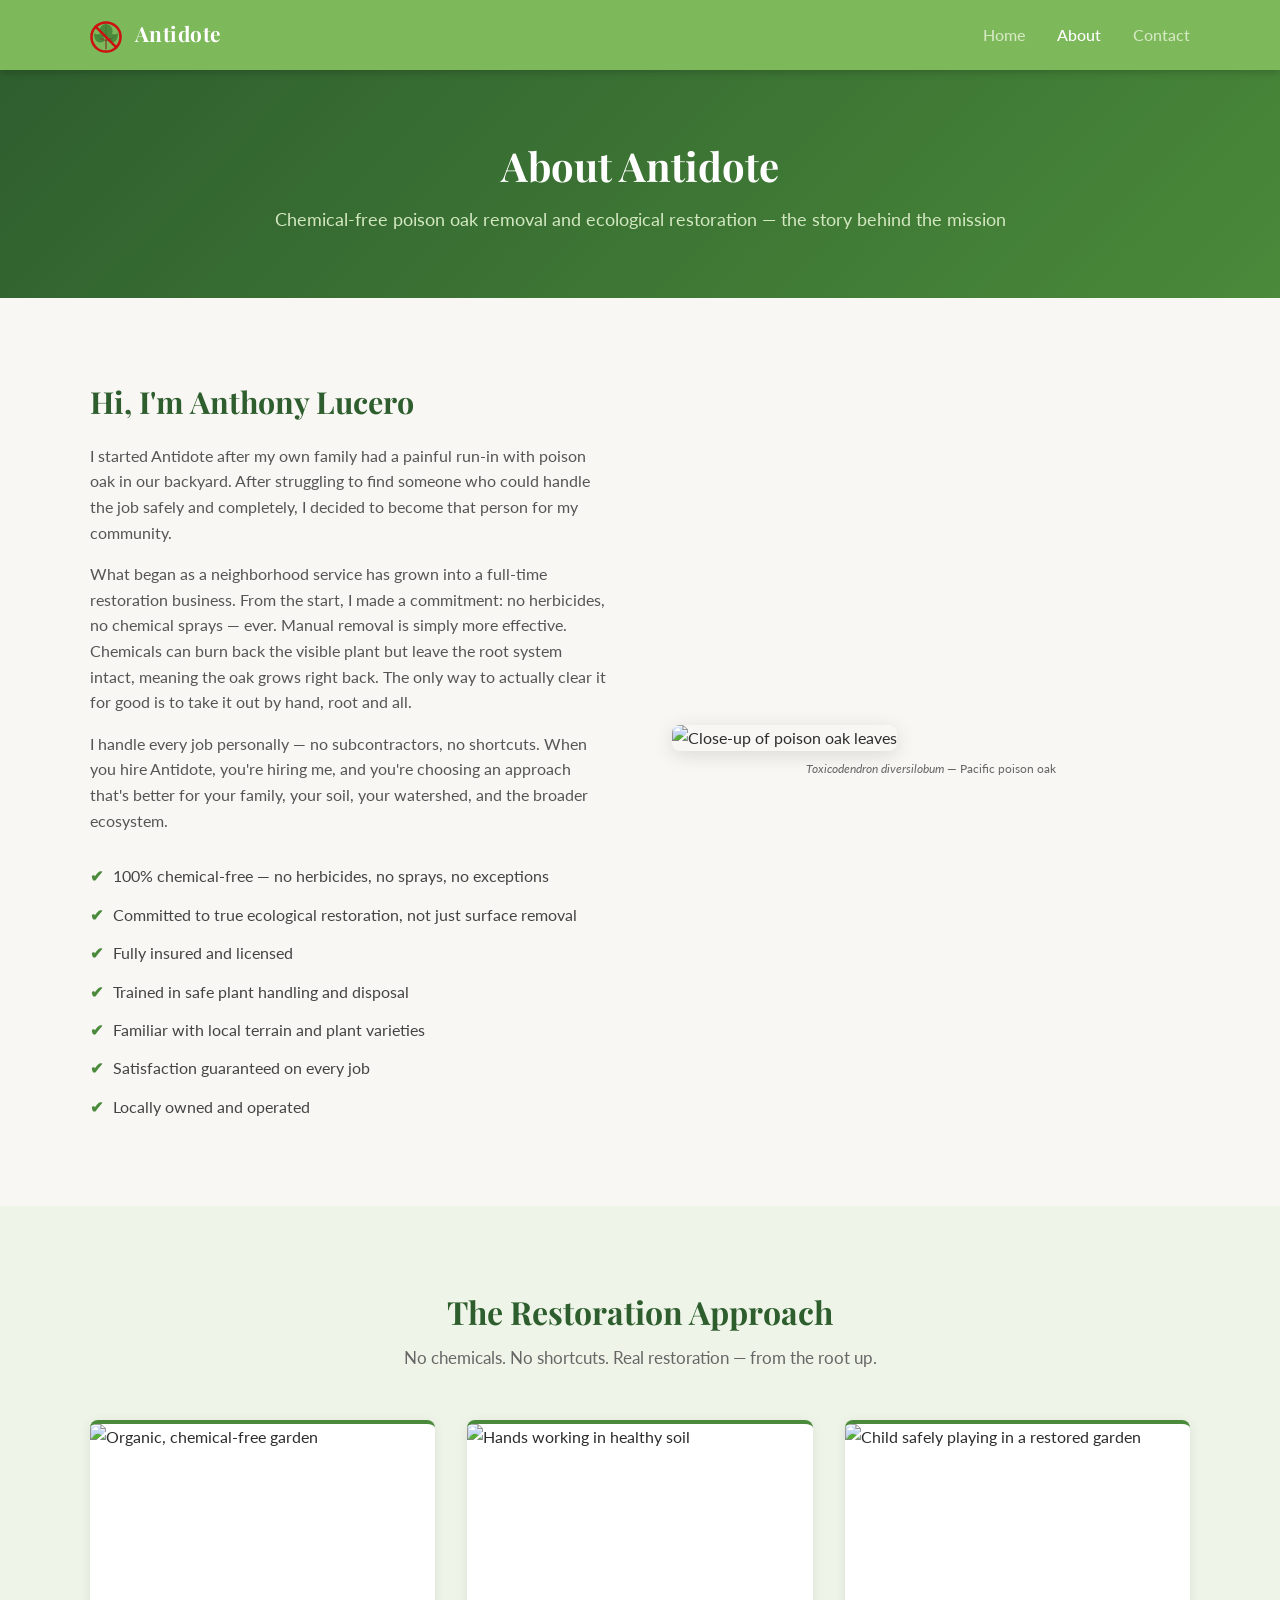
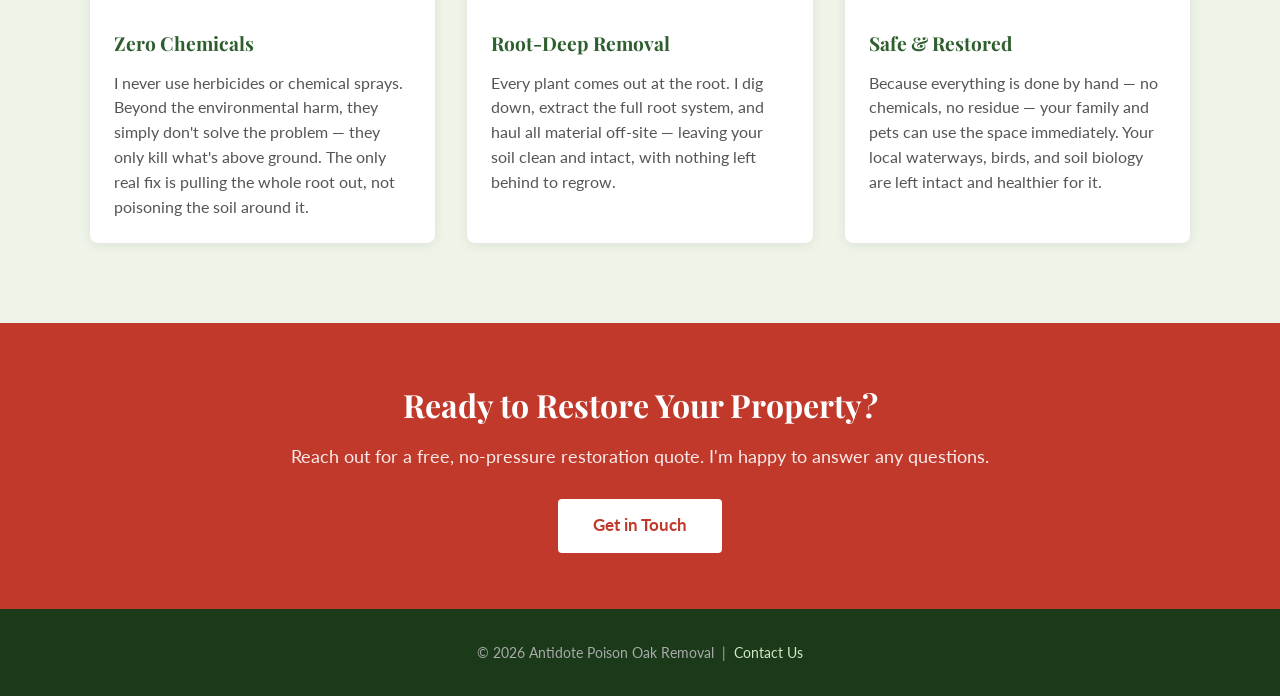
==== about.html @ bd4f9897 "Initial site" ====
<!DOCTYPE html>
<html lang="en">
<head>
  <meta charset="UTF-8" />
  <meta name="viewport" content="width=device-width, initial-scale=1.0" />
  <title>About | Antidote Poison Oak Removal & Restoration</title>
  <link rel="preconnect" href="https://fonts.googleapis.com" />
  <link rel="preconnect" href="https://fonts.gstatic.com" crossorigin />
  <link href="https://fonts.googleapis.com/css2?family=Playfair+Display:wght@700;800&family=Lato:wght@400;600;700&display=swap" rel="stylesheet" />
  <link rel="stylesheet" href="style.css" />
</head>
<body>

  <nav>
    <div class="nav-inner">
      <a href="index.html" class="logo"><img src="logo.svg" alt="Poison oak no symbol" style="width:32px;height:32px;vertical-align:middle;margin-right:8px;"> Antidote</a>
      <ul>
        <li><a href="index.html">Home</a></li>
        <li><a href="about.html" class="active">About</a></li>
        <li><a href="contact.html">Contact</a></li>
      </ul>
    </div>
  </nav>

  <div class="page-hero">
    <h1>About Antidote</h1>
    <p>Chemical-free poison oak removal and ecological restoration — the story behind the mission</p>
  </div>

  <section>
    <div class="container">
      <div class="about-section">

        <div class="about-text">
          <h2>Hi, I'm Anthony Lucero</h2>
          <p>
            I started Antidote after my own family had a painful run-in with poison oak in our backyard. After struggling to find someone who could handle the job safely and completely, I decided to become that person for my community.
          </p>
          <p>
            What began as a neighborhood service has grown into a full-time restoration business. From the start, I made a commitment: no herbicides, no chemical sprays — ever. Manual removal is simply more effective. Chemicals can burn back the visible plant but leave the root system intact, meaning the oak grows right back. The only way to actually clear it for good is to take it out by hand, root and all.
          </p>
          <p>
            I handle every job personally — no subcontractors, no shortcuts. When you hire Antidote, you're hiring me, and you're choosing an approach that's better for your family, your soil, your watershed, and the broader ecosystem.
          </p>

          <ul class="credentials">
            <li>100% chemical-free — no herbicides, no sprays, no exceptions</li>
            <li>Committed to true ecological restoration, not just surface removal</li>
            <li>Fully insured and licensed</li>
            <li>Trained in safe plant handling and disposal</li>
            <li>Familiar with local terrain and plant varieties</li>
            <li>Satisfaction guaranteed on every job</li>
            <li>Locally owned and operated</li>
          </ul>
        </div>

        <div>
          <img
            src="https://upload.wikimedia.org/wikipedia/commons/e/e3/Pacific-Poison-Oak.jpg"
            alt="Close-up of poison oak leaves"
          />
          <p style="font-size:0.78rem; color:#666; margin-top:0.5rem; text-align:center;"><em>Toxicodendron diversilobum</em> — Pacific poison oak</p>
        </div>

      </div>
    </div>
  </section>

  <section class="why-us">
    <div class="container">
      <h2 class="section-title">The Restoration Approach</h2>
      <p class="section-subtitle">No chemicals. No shortcuts. Real restoration — from the root up.</p>
      <div class="services-grid-3">

        <div class="service-card">
          <img
            src="https://images.unsplash.com/photo-1539902743451-20dfa0a92ffd?w=600&h=360&fit=crop&q=80"
            alt="Organic, chemical-free garden"
          />
          <div class="card-body">
            <h3>Zero Chemicals</h3>
            <p>I never use herbicides or chemical sprays. Beyond the environmental harm, they simply don't solve the problem — they only kill what's above ground. The only real fix is pulling the whole root out, not poisoning the soil around it.</p>
          </div>
        </div>

        <div class="service-card">
          <img
            src="https://images.unsplash.com/photo-1611843467160-25afb8df1074?w=600&h=360&fit=crop&q=80"
            alt="Hands working in healthy soil"
          />
          <div class="card-body">
            <h3>Root-Deep Removal</h3>
            <p>Every plant comes out at the root. I dig down, extract the full root system, and haul all material off-site — leaving your soil clean and intact, with nothing left behind to regrow.</p>
          </div>
        </div>

        <div class="service-card">
          <img
            src="https://images.unsplash.com/photo-1672957439740-8cc00a599dff?w=600&h=360&fit=crop&q=80"
            alt="Child safely playing in a restored garden"
          />
          <div class="card-body">
            <h3>Safe &amp; Restored</h3>
            <p>Because everything is done by hand — no chemicals, no residue — your family and pets can use the space immediately. Your local waterways, birds, and soil biology are left intact and healthier for it.</p>
          </div>
        </div>

      </div>
    </div>
  </section>

  <div class="cta-strip">
    <h2>Ready to Restore Your Property?</h2>
    <p>Reach out for a free, no-pressure restoration quote. I'm happy to answer any questions.</p>
    <a href="contact.html" class="btn-white">Get in Touch</a>
  </div>

  <footer>
    <p>&copy; 2026 Antidote Poison Oak Removal &nbsp;|&nbsp; <a href="contact.html">Contact Us</a></p>
  </footer>

</body>
</html>
---- style.css ----
* {
  margin: 0;
  padding: 0;
  box-sizing: border-box;
}

body {
  font-family: 'Lato', sans-serif;
  color: #2d2d2d;
  background: #f9f7f4;
  line-height: 1.6;
}

h1, h2, h3 {
  font-family: 'Playfair Display', serif;
  font-weight: 700;
}

/* Navigation */
nav {
  background: #7db85a;
  padding: 0 2rem;
  position: sticky;
  top: 0;
  z-index: 100;
  box-shadow: 0 2px 8px rgba(0,0,0,0.2);
}

nav .nav-inner {
  max-width: 1100px;
  margin: 0 auto;
  display: flex;
  align-items: center;
  justify-content: space-between;
  height: 70px;
}

nav .logo {
  color: #fff;
  font-size: 1.3rem;
  font-weight: 700;
  font-family: 'Playfair Display', serif;
  text-decoration: none;
  letter-spacing: 0.5px;
}

nav ul {
  list-style: none;
  display: flex;
  gap: 2rem;
}

nav ul a {
  color: #d4e8c2;
  text-decoration: none;
  font-size: 1rem;
  font-weight: 500;
  transition: color 0.2s;
}

nav ul a:hover,
nav ul a.active {
  color: #fff;
}

/* Homepage-only nav: centered, taller, larger logo */
nav.nav-home {
  padding: 0 2rem;
}

nav.nav-home .nav-inner-home {
  flex-direction: column;
  justify-content: center;
  align-items: center;
  height: auto;
  padding: 1.2rem 0 1rem;
  gap: 0.75rem;
}

nav.nav-home .logo-home {
  font-size: 3.4rem;
  letter-spacing: 2px;
}

/* Hero */
.hero {
  background: linear-gradient(135deg, #2e5e2e 0%, #4a8a3a 60%, #6aab50 100%);
  color: #fff;
  text-align: center;
  padding: 6rem 2rem 4rem;
  position: relative;
}

/* Scroll indicator */
.scroll-indicator {
  display: flex;
  flex-direction: column;
  align-items: center;
  gap: 0.3rem;
  margin-top: 3rem;
  opacity: 0.75;
}

.scroll-indicator span {
  font-size: 0.8rem;
  letter-spacing: 0.12em;
  text-transform: uppercase;
  color: #c8e8b0;
}

.scroll-arrow {
  width: 28px;
  height: 28px;
  border-right: 3px solid #c8e8b0;
  border-bottom: 3px solid #c8e8b0;
  transform: rotate(45deg);
  animation: bounce-down 1.4s ease-in-out infinite;
}

@keyframes bounce-down {
  0%, 100% { transform: rotate(45deg) translateY(0); opacity: 0.75; }
  50%       { transform: rotate(45deg) translateY(8px); opacity: 1; }
}

.hero h1 {
  font-size: 3rem;
  margin-bottom: 1rem;
  text-shadow: 0 2px 6px rgba(0,0,0,0.3);
}

.hero p {
  font-size: 1.25rem;
  max-width: 600px;
  margin: 0 auto 2rem;
  color: #d4e8c2;
}

.btn {
  display: inline-block;
  background: #c0392b;
  color: #fff;
  padding: 0.85rem 2.2rem;
  border-radius: 4px;
  text-decoration: none;
  font-weight: 600;
  font-size: 1.05rem;
  transition: background 0.2s, transform 0.1s;
}

.btn:hover {
  background: #a93226;
  transform: translateY(-1px);
}

/* Warning badge */
.warning-strip {
  background: #fff3cd;
  border-left: 5px solid #e67e22;
  padding: 1rem 2rem;
  text-align: center;
  font-size: 0.95rem;
  color: #7d4e00;
}

/* Sections */
section {
  padding: 5rem 2rem;
}

.container {
  max-width: 1100px;
  margin: 0 auto;
}

.section-title {
  text-align: center;
  font-size: 2rem;
  color: #2e5e2e;
  margin-bottom: 0.5rem;
}

.section-subtitle {
  text-align: center;
  color: #666;
  margin-bottom: 3rem;
  font-size: 1.05rem;
}

/* Services grid */
.services-grid {
  display: grid;
  grid-template-columns: repeat(auto-fit, minmax(280px, 1fr));
  gap: 2rem;
  margin-top: 1rem;
}

/* Homepage services — always 3 columns */
.services-grid-3 {
  display: grid;
  grid-template-columns: repeat(3, 1fr);
  gap: 2rem;
  margin-top: 1rem;
}

.service-card {
  background: #fff;
  border-radius: 8px;
  overflow: hidden;
  box-shadow: 0 2px 12px rgba(0,0,0,0.08);
  border-top: 4px solid #4a8a3a;
}

.service-card img {
  width: 100%;
  height: 180px;
  object-fit: cover;
  display: block;
}

.service-card .card-body {
  padding: 1.5rem;
}

.service-card .icon {
  font-size: 2.5rem;
  margin-bottom: 1rem;
}

@media (max-width: 768px) {
  .services-grid-3 {
    grid-template-columns: 1fr;
  }
}

.service-card h3 {
  color: #2e5e2e;
  margin-bottom: 0.75rem;
  font-size: 1.2rem;
}

.service-card p {
  color: #555;
  font-size: 0.97rem;
}

/* Why us */
.why-us {
  background: #eef5e8;
}

.why-grid {
  display: grid;
  grid-template-columns: repeat(auto-fit, minmax(220px, 1fr));
  gap: 1.5rem;
}

.why-item {
  text-align: center;
  padding: 1.5rem;
}

.why-item .num {
  font-size: 2.5rem;
  font-weight: 800;
  color: #4a8a3a;
}

.why-item p {
  color: #444;
  margin-top: 0.4rem;
}

/* CTA strip */
.cta-strip {
  background: #c0392b;
  color: #fff;
  text-align: center;
  padding: 3.5rem 2rem;
}

.cta-strip h2 {
  font-size: 2rem;
  margin-bottom: 0.75rem;
}

.cta-strip p {
  margin-bottom: 1.75rem;
  font-size: 1.1rem;
  opacity: 0.9;
}

.btn-white {
  display: inline-block;
  background: #fff;
  color: #c0392b;
  padding: 0.85rem 2.2rem;
  border-radius: 4px;
  text-decoration: none;
  font-weight: 700;
  font-size: 1.05rem;
  transition: background 0.2s;
}

.btn-white:hover {
  background: #fdecea;
}

/* About page */
.about-section {
  display: grid;
  grid-template-columns: 1fr 1fr;
  gap: 4rem;
  align-items: center;
}

.about-section img {
  width: 100%;
  border-radius: 8px;
  box-shadow: 0 4px 20px rgba(0,0,0,0.12);
}

.about-text h2 {
  color: #2e5e2e;
  font-size: 1.9rem;
  margin-bottom: 1rem;
}

.about-text p {
  color: #555;
  margin-bottom: 1rem;
}

.credentials {
  list-style: none;
  margin-top: 1.5rem;
}

.credentials li {
  padding: 0.4rem 0;
  color: #444;
  display: flex;
  align-items: center;
  gap: 0.6rem;
}

.credentials li::before {
  content: "✔";
  color: #4a8a3a;
  font-weight: 700;
}

/* Contact page */
.contact-grid {
  display: grid;
  grid-template-columns: 1fr 1.4fr;
  gap: 4rem;
  align-items: start;
}

.contact-info h2 {
  color: #2e5e2e;
  font-size: 1.7rem;
  margin-bottom: 1rem;
}

.contact-info p {
  color: #555;
  margin-bottom: 1.5rem;
}

.contact-detail {
  display: flex;
  align-items: flex-start;
  gap: 0.8rem;
  margin-bottom: 1rem;
  color: #444;
}

.contact-detail .label {
  font-weight: 600;
  color: #2e5e2e;
  min-width: 70px;
}

/* Contact form */
.contact-form {
  background: #fff;
  border-radius: 8px;
  padding: 2.5rem;
  box-shadow: 0 2px 16px rgba(0,0,0,0.1);
}

.contact-form h3 {
  color: #2e5e2e;
  font-size: 1.4rem;
  margin-bottom: 1.5rem;
}

.form-group {
  margin-bottom: 1.25rem;
}

.form-group label {
  display: block;
  font-weight: 600;
  margin-bottom: 0.4rem;
  color: #333;
  font-size: 0.95rem;
}

.form-group input,
.form-group select,
.form-group textarea {
  width: 100%;
  padding: 0.75rem 1rem;
  border: 1.5px solid #ddd;
  border-radius: 4px;
  font-size: 1rem;
  font-family: inherit;
  transition: border-color 0.2s;
  background: #fafafa;
}

.form-group input:focus,
.form-group select:focus,
.form-group textarea:focus {
  outline: none;
  border-color: #4a8a3a;
  background: #fff;
}

.form-group textarea {
  height: 130px;
  resize: vertical;
}

.btn-submit {
  width: 100%;
  background: #2e5e2e;
  color: #fff;
  border: none;
  padding: 0.9rem;
  border-radius: 4px;
  font-size: 1.05rem;
  font-weight: 600;
  cursor: pointer;
  transition: background 0.2s;
  font-family: inherit;
}

.btn-submit:hover {
  background: #1e4020;
}

/* Page hero (inner pages) */
.page-hero {
  background: linear-gradient(135deg, #2e5e2e, #4a8a3a);
  color: #fff;
  text-align: center;
  padding: 4rem 2rem;
}

.page-hero h1 {
  font-size: 2.5rem;
  margin-bottom: 0.5rem;
}

.page-hero p {
  color: #d4e8c2;
  font-size: 1.1rem;
}

/* Footer */
footer {
  background: #1a3a1a;
  color: #aaa;
  text-align: center;
  padding: 2rem;
  font-size: 0.9rem;
}

footer a {
  color: #d4e8c2;
  text-decoration: none;
}

/* Responsive */
@media (max-width: 768px) {
  .hero h1 { font-size: 2.1rem; }
  .about-section,
  .contact-grid { grid-template-columns: 1fr; }
  nav ul { gap: 1rem; }
  .nav-inner { flex-direction: column; height: auto; padding: 1rem 0; gap: 0.5rem; }
}
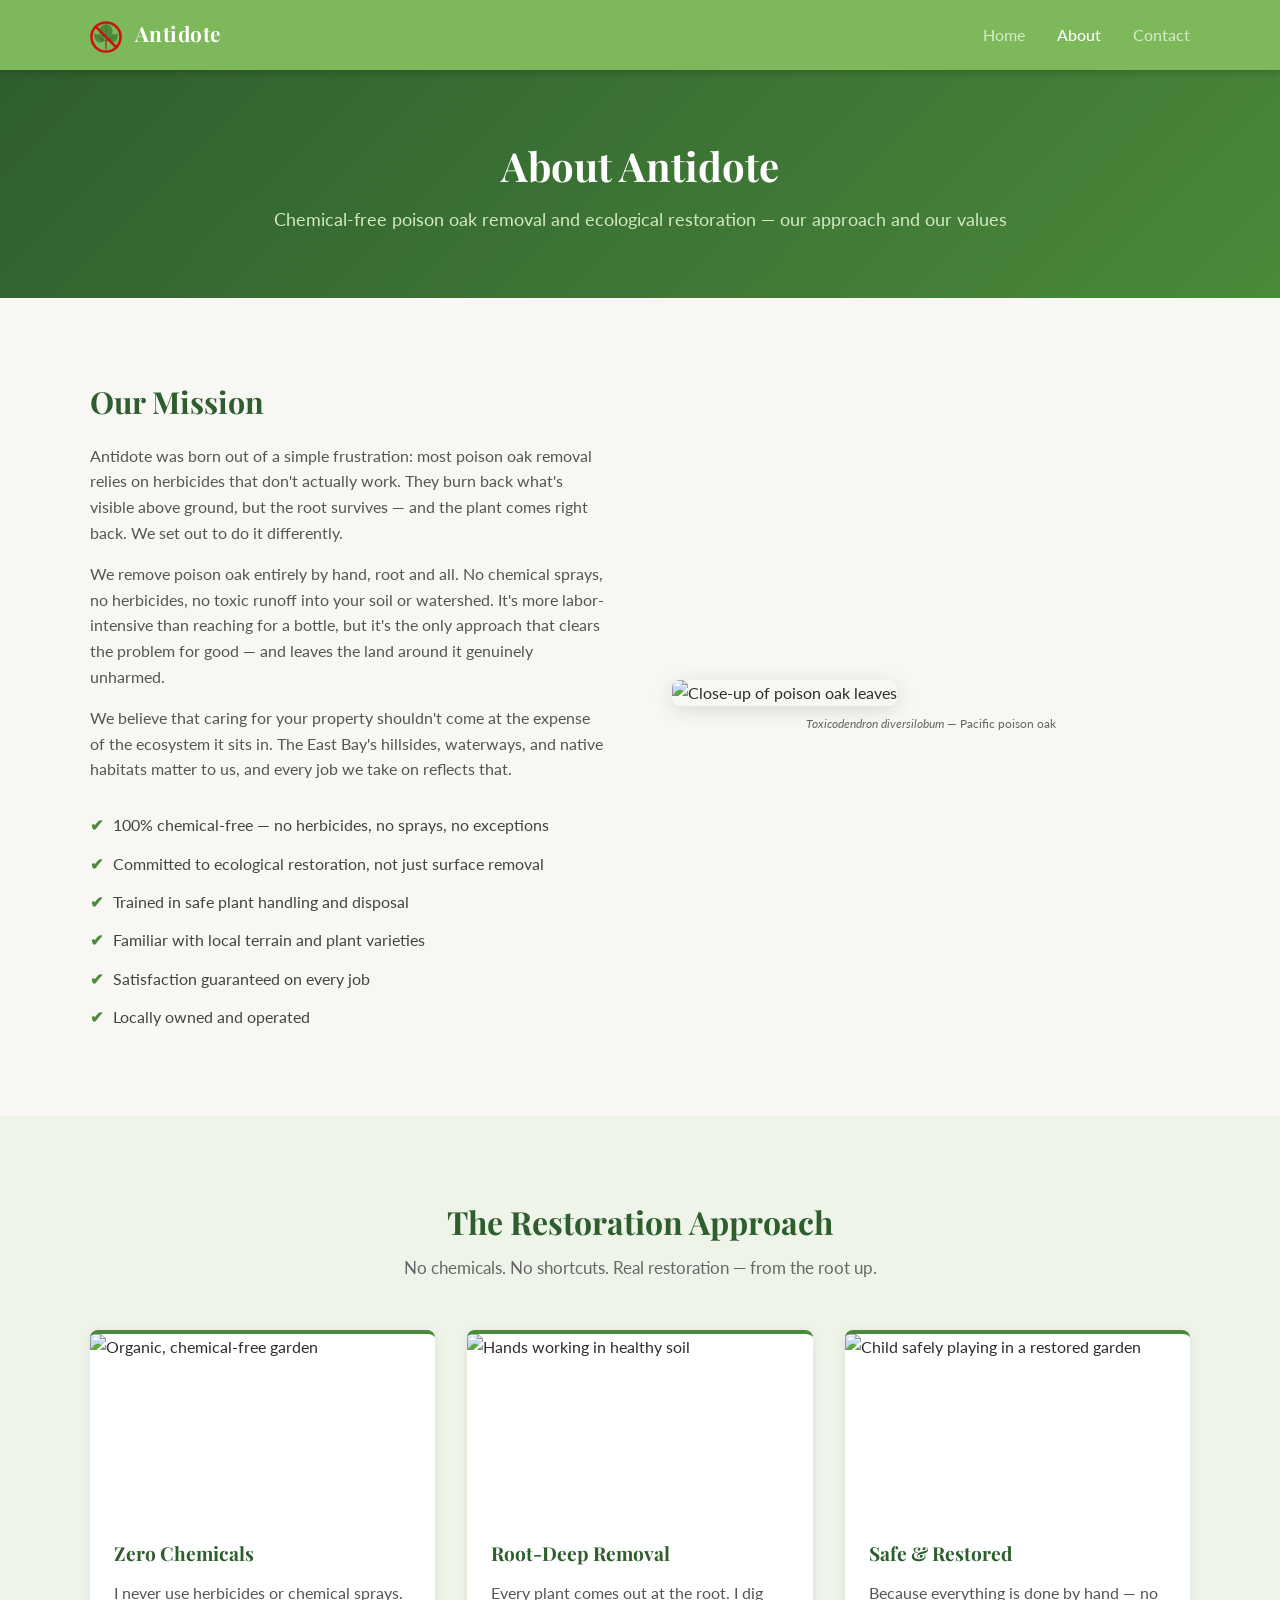
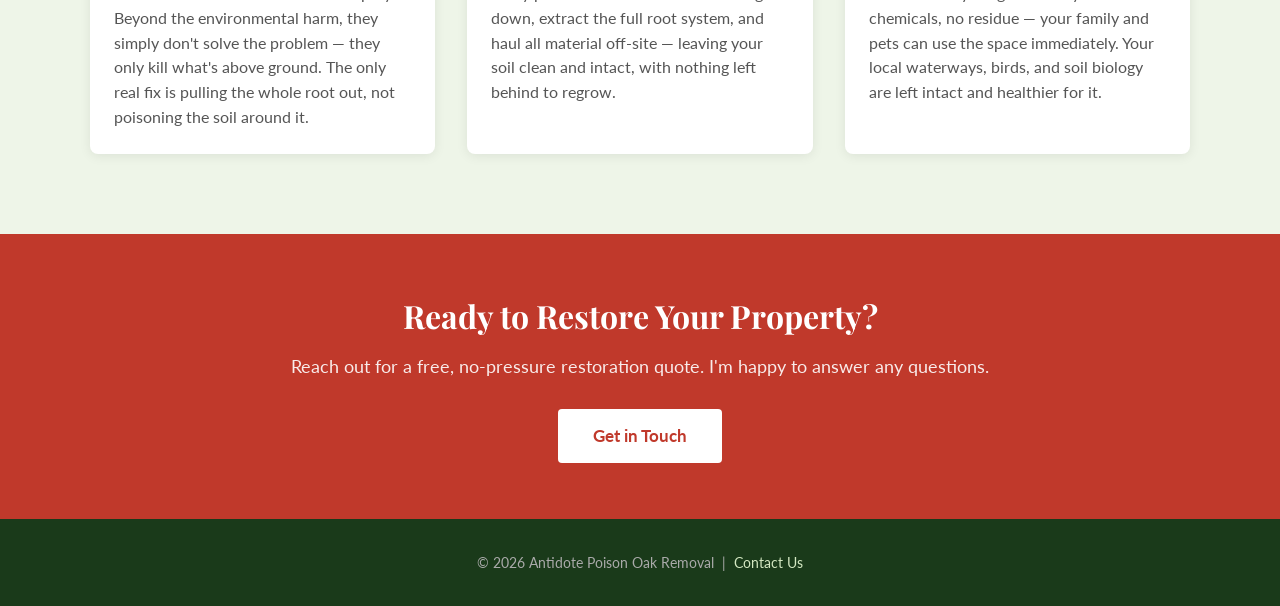
==== commit 8dcb79f6: "Site Update" ====
--- a/about.html
+++ b/about.html
@@ -24,7 +24,7 @@
 
   <div class="page-hero">
     <h1>About Antidote</h1>
-    <p>Chemical-free poison oak removal and ecological restoration — the story behind the mission</p>
+    <p>Chemical-free poison oak removal and ecological restoration — our approach and our values</p>
   </div>
 
   <section>
@@ -32,21 +32,20 @@
       <div class="about-section">
 
         <div class="about-text">
-          <h2>Hi, I'm Anthony Lucero</h2>
+          <h2>Our Mission</h2>
           <p>
-            I started Antidote after my own family had a painful run-in with poison oak in our backyard. After struggling to find someone who could handle the job safely and completely, I decided to become that person for my community.
+            Antidote was born out of a simple frustration: most poison oak removal relies on herbicides that don't actually work. They burn back what's visible above ground, but the root survives — and the plant comes right back. We set out to do it differently.
           </p>
           <p>
-            What began as a neighborhood service has grown into a full-time restoration business. From the start, I made a commitment: no herbicides, no chemical sprays — ever. Manual removal is simply more effective. Chemicals can burn back the visible plant but leave the root system intact, meaning the oak grows right back. The only way to actually clear it for good is to take it out by hand, root and all.
+            We remove poison oak entirely by hand, root and all. No chemical sprays, no herbicides, no toxic runoff into your soil or watershed. It's more labor-intensive than reaching for a bottle, but it's the only approach that clears the problem for good — and leaves the land around it genuinely unharmed.
           </p>
           <p>
-            I handle every job personally — no subcontractors, no shortcuts. When you hire Antidote, you're hiring me, and you're choosing an approach that's better for your family, your soil, your watershed, and the broader ecosystem.
+            We believe that caring for your property shouldn't come at the expense of the ecosystem it sits in. The East Bay's hillsides, waterways, and native habitats matter to us, and every job we take on reflects that.
           </p>
 
           <ul class="credentials">
             <li>100% chemical-free — no herbicides, no sprays, no exceptions</li>
-            <li>Committed to true ecological restoration, not just surface removal</li>
-            <li>Fully insured and licensed</li>
+            <li>Committed to ecological restoration, not just surface removal</li>
             <li>Trained in safe plant handling and disposal</li>
             <li>Familiar with local terrain and plant varieties</li>
             <li>Satisfaction guaranteed on every job</li>
--- a/style.css
+++ b/style.css
@@ -489,6 +489,32 @@
   .hero h1 { font-size: 2.1rem; }
   .about-section,
   .contact-grid { grid-template-columns: 1fr; }
-  nav ul { gap: 1rem; }
-  .nav-inner { flex-direction: column; height: auto; padding: 1rem 0; gap: 0.5rem; }
-}
+
+  /* Nav: stack logo above links, all within the green bar */
+  nav .nav-inner {
+    flex-direction: column;
+    height: auto;
+    padding: 0.75rem 1rem 1rem;
+    gap: 0.5rem;
+    align-items: center;
+  }
+
+  nav .logo {
+    font-size: 1.1rem;
+  }
+
+  nav .logo img {
+    width: 22px !important;
+    height: 22px !important;
+    margin-right: 6px !important;
+  }
+
+  nav ul {
+    gap: 1.8rem;
+    justify-content: center;
+  }
+
+  nav ul a {
+    font-size: 0.95rem;
+  }
+}
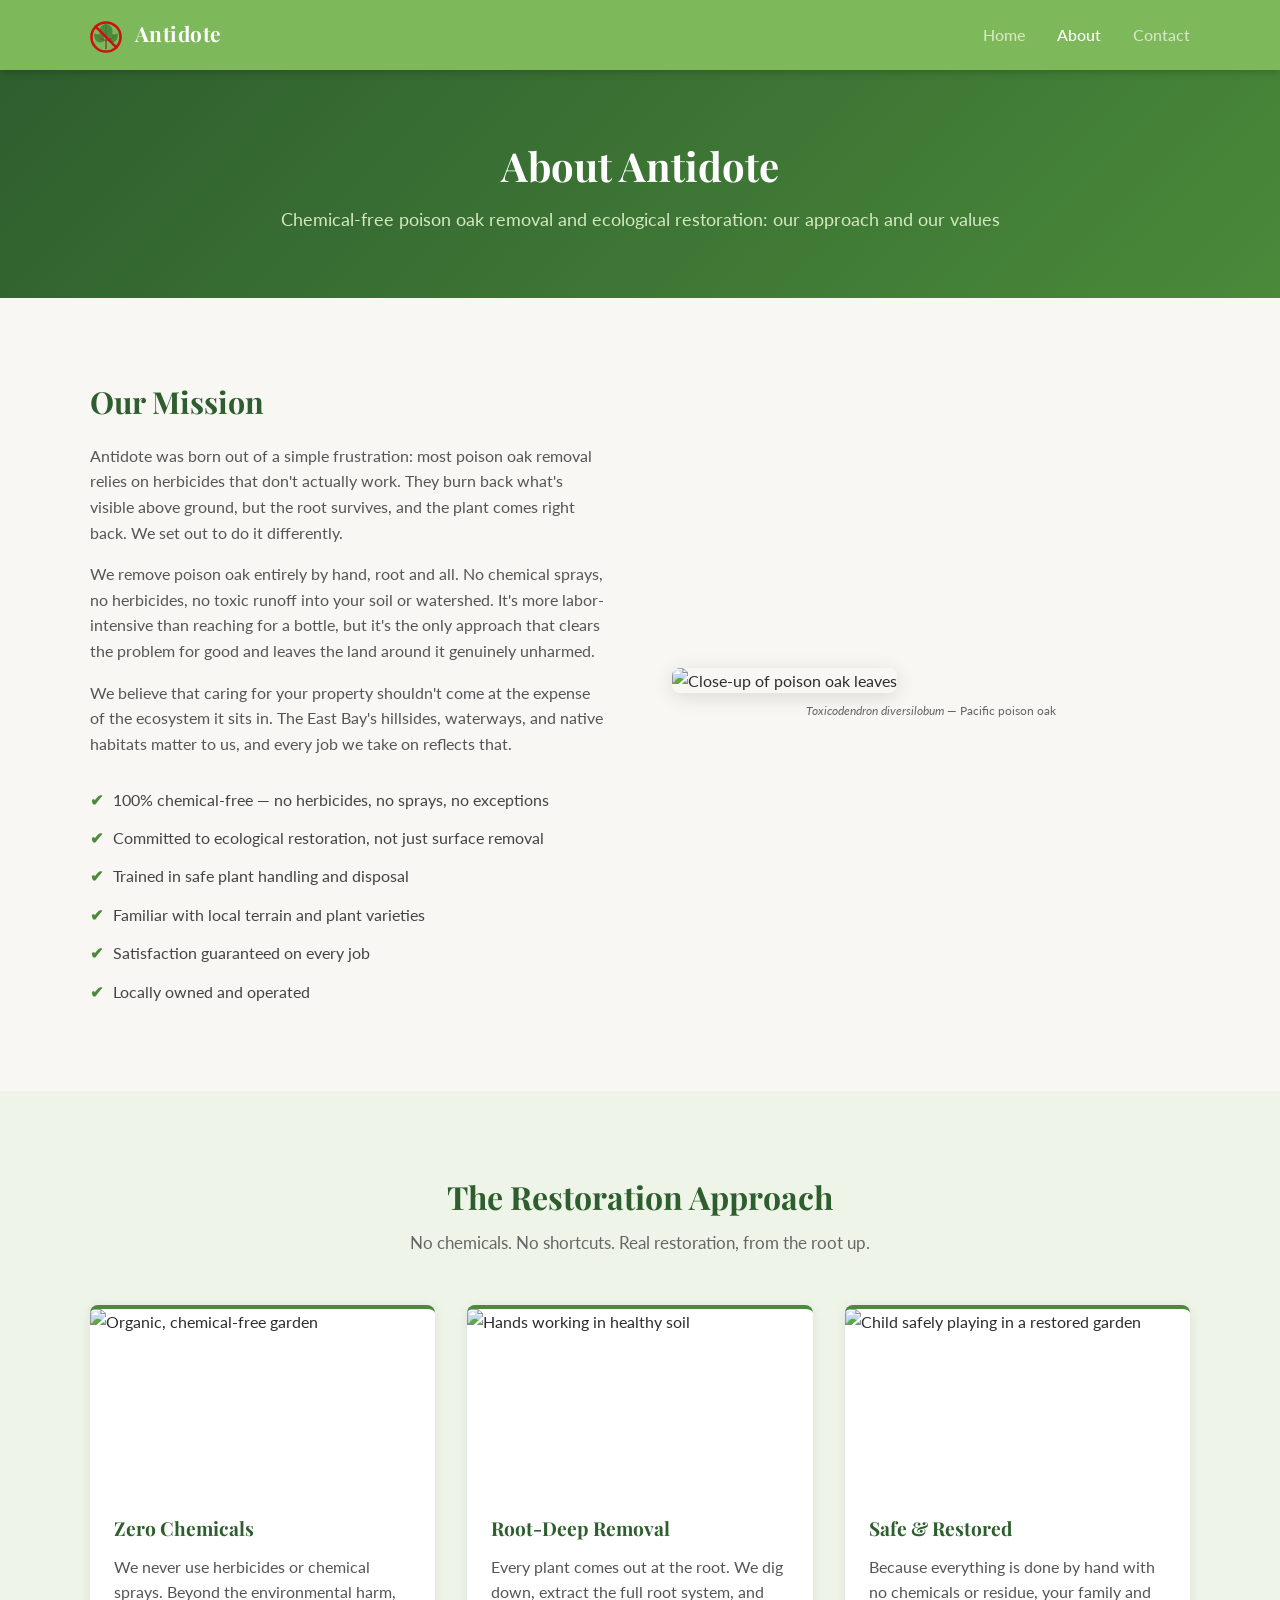
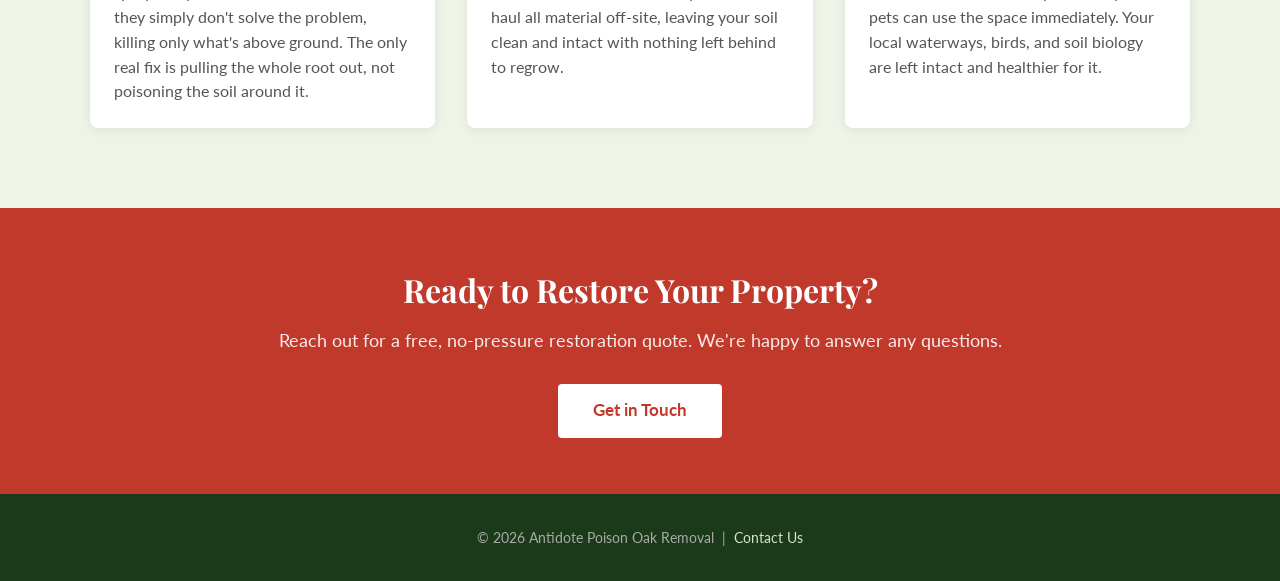
==== commit 876359e2: "Remove em dashes, replace I with we, green hero background" ====
--- a/about.html
+++ b/about.html
@@ -24,7 +24,7 @@
 
   <div class="page-hero">
     <h1>About Antidote</h1>
-    <p>Chemical-free poison oak removal and ecological restoration — our approach and our values</p>
+    <p>Chemical-free poison oak removal and ecological restoration: our approach and our values</p>
   </div>
 
   <section>
@@ -34,10 +34,10 @@
         <div class="about-text">
           <h2>Our Mission</h2>
           <p>
-            Antidote was born out of a simple frustration: most poison oak removal relies on herbicides that don't actually work. They burn back what's visible above ground, but the root survives — and the plant comes right back. We set out to do it differently.
+            Antidote was born out of a simple frustration: most poison oak removal relies on herbicides that don't actually work. They burn back what's visible above ground, but the root survives, and the plant comes right back. We set out to do it differently.
           </p>
           <p>
-            We remove poison oak entirely by hand, root and all. No chemical sprays, no herbicides, no toxic runoff into your soil or watershed. It's more labor-intensive than reaching for a bottle, but it's the only approach that clears the problem for good — and leaves the land around it genuinely unharmed.
+            We remove poison oak entirely by hand, root and all. No chemical sprays, no herbicides, no toxic runoff into your soil or watershed. It's more labor-intensive than reaching for a bottle, but it's the only approach that clears the problem for good and leaves the land around it genuinely unharmed.
           </p>
           <p>
             We believe that caring for your property shouldn't come at the expense of the ecosystem it sits in. The East Bay's hillsides, waterways, and native habitats matter to us, and every job we take on reflects that.
@@ -68,7 +68,7 @@
   <section class="why-us">
     <div class="container">
       <h2 class="section-title">The Restoration Approach</h2>
-      <p class="section-subtitle">No chemicals. No shortcuts. Real restoration — from the root up.</p>
+      <p class="section-subtitle">No chemicals. No shortcuts. Real restoration, from the root up.</p>
       <div class="services-grid-3">
 
         <div class="service-card">
@@ -78,7 +78,7 @@
           />
           <div class="card-body">
             <h3>Zero Chemicals</h3>
-            <p>I never use herbicides or chemical sprays. Beyond the environmental harm, they simply don't solve the problem — they only kill what's above ground. The only real fix is pulling the whole root out, not poisoning the soil around it.</p>
+            <p>We never use herbicides or chemical sprays. Beyond the environmental harm, they simply don't solve the problem, killing only what's above ground. The only real fix is pulling the whole root out, not poisoning the soil around it.</p>
           </div>
         </div>
 
@@ -89,7 +89,7 @@
           />
           <div class="card-body">
             <h3>Root-Deep Removal</h3>
-            <p>Every plant comes out at the root. I dig down, extract the full root system, and haul all material off-site — leaving your soil clean and intact, with nothing left behind to regrow.</p>
+            <p>Every plant comes out at the root. We dig down, extract the full root system, and haul all material off-site, leaving your soil clean and intact with nothing left behind to regrow.</p>
           </div>
         </div>
 
@@ -100,7 +100,7 @@
           />
           <div class="card-body">
             <h3>Safe &amp; Restored</h3>
-            <p>Because everything is done by hand — no chemicals, no residue — your family and pets can use the space immediately. Your local waterways, birds, and soil biology are left intact and healthier for it.</p>
+            <p>Because everything is done by hand with no chemicals or residue, your family and pets can use the space immediately. Your local waterways, birds, and soil biology are left intact and healthier for it.</p>
           </div>
         </div>
 
@@ -110,7 +110,7 @@
 
   <div class="cta-strip">
     <h2>Ready to Restore Your Property?</h2>
-    <p>Reach out for a free, no-pressure restoration quote. I'm happy to answer any questions.</p>
+    <p>Reach out for a free, no-pressure restoration quote. We're happy to answer any questions.</p>
     <a href="contact.html" class="btn-white">Get in Touch</a>
   </div>
 
--- a/style.css
+++ b/style.css
@@ -84,7 +84,11 @@
 
 /* Hero */
 .hero {
-  background: linear-gradient(135deg, #2e5e2e 0%, #4a8a3a 60%, #6aab50 100%);
+  background:
+  linear-gradient(135deg, rgba(30, 65, 30, 0.82) 0%, rgba(58, 110, 42, 0.75) 60%, rgba(90, 150, 55, 0.70) 100%),
+  url('https://upload.wikimedia.org/wikipedia/commons/thumb/7/78/Pacific_Poison_Oak_-_Toxicodendron_diversilobum_%2842585361985%29.jpg/1920px-Pacific_Poison_Oak_-_Toxicodendron_diversilobum_%2842585361985%29.jpg');
+background-size: cover;
+background-position: center;
   color: #fff;
   text-align: center;
   padding: 6rem 2rem 4rem;
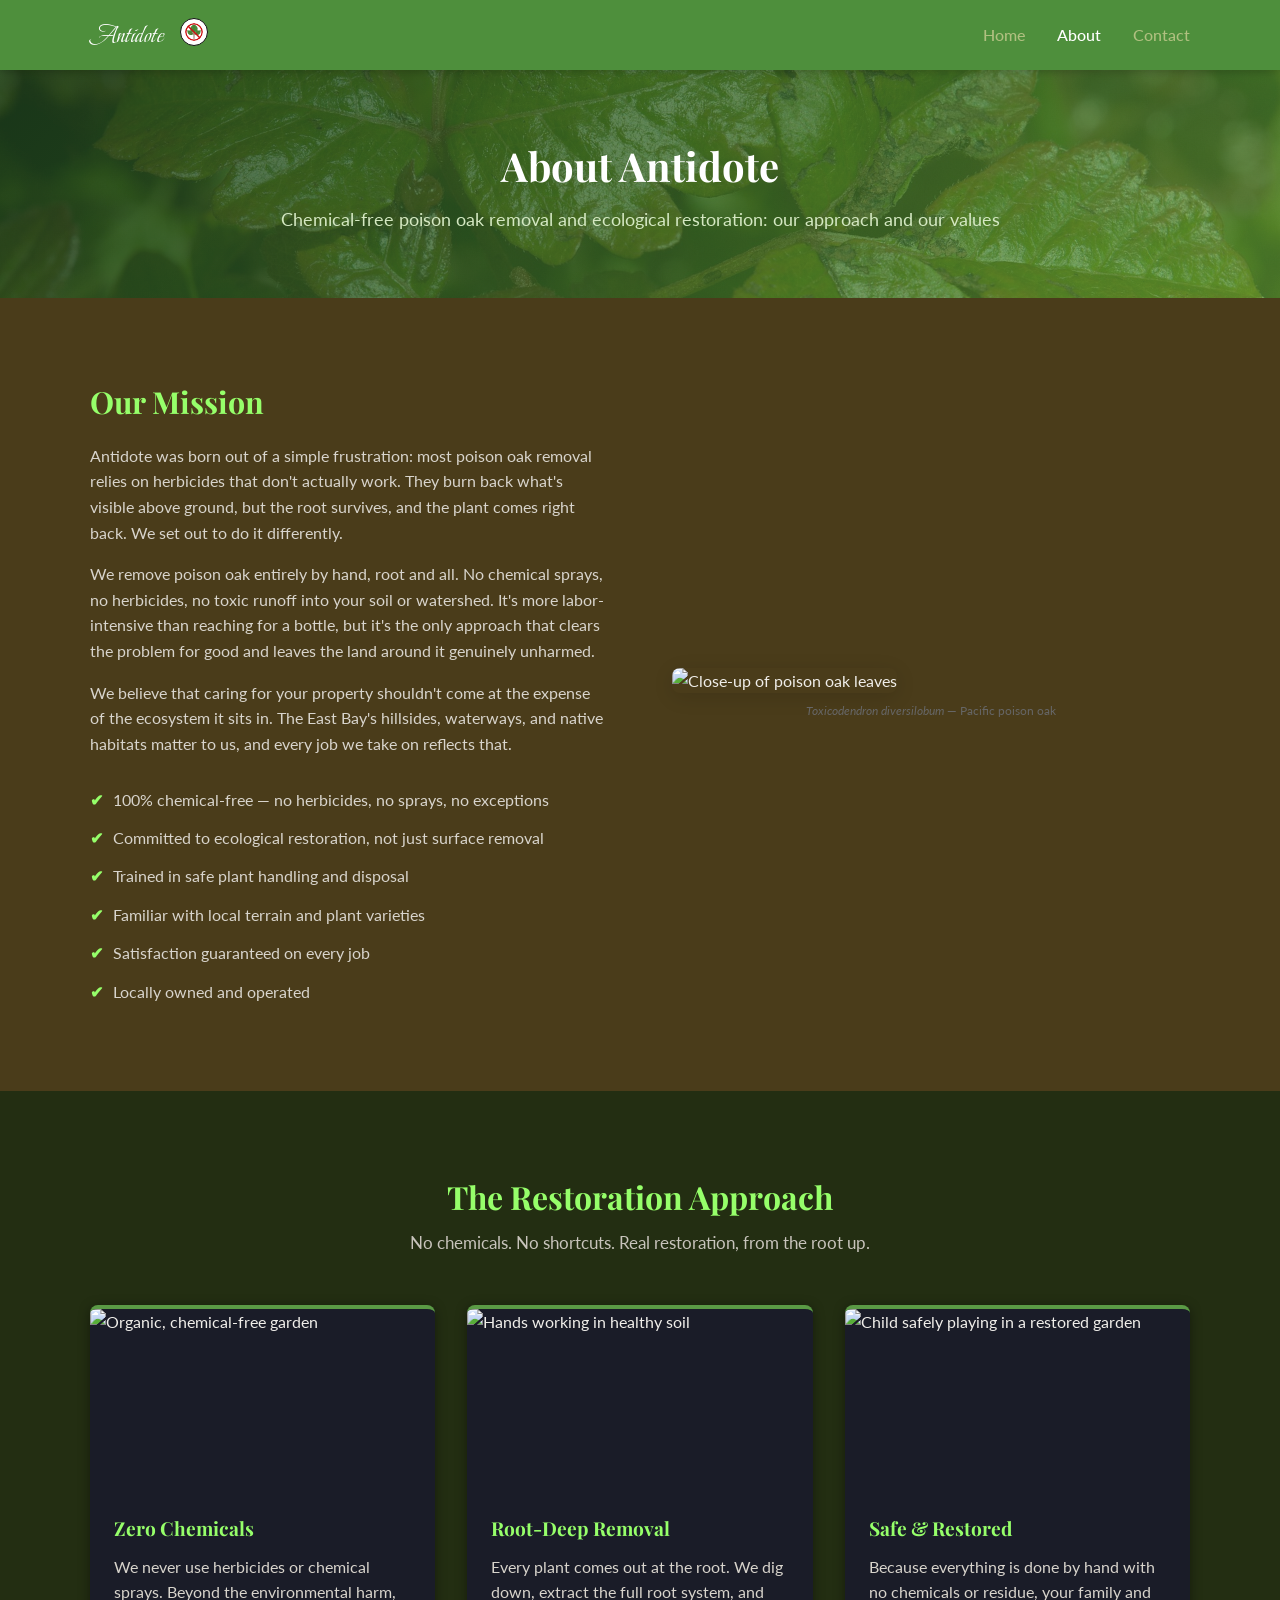
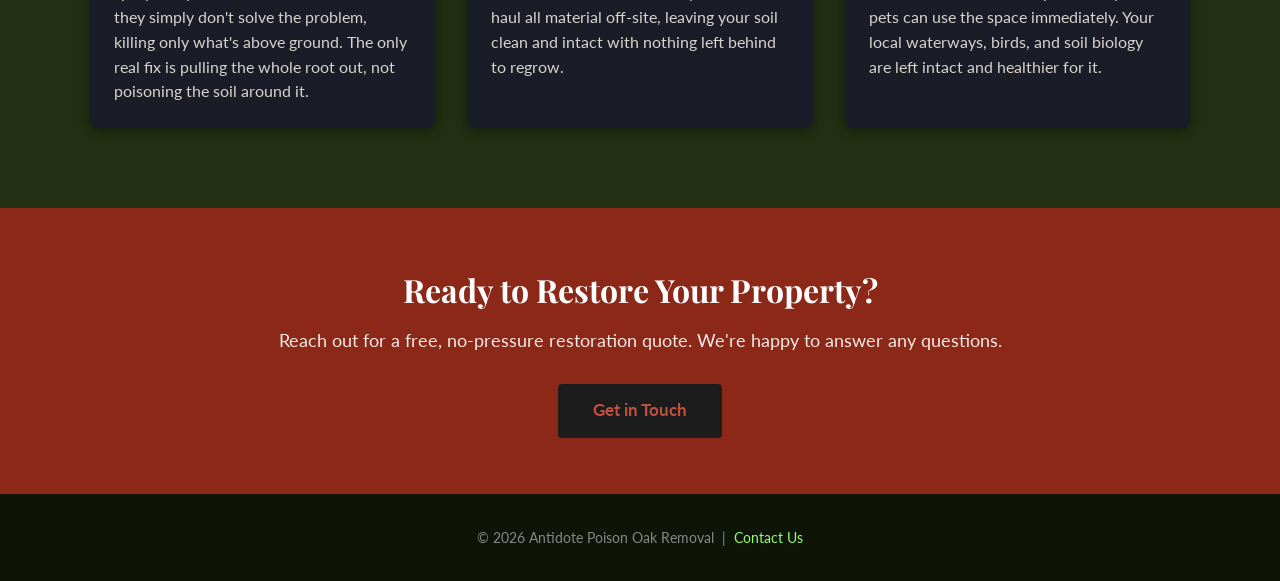
==== commit da63fd60: "Beau Rivage font, logo repositioned and resized, dark theme refinements" ====
--- a/about.html
+++ b/about.html
@@ -6,14 +6,14 @@
   <title>About | Antidote Poison Oak Removal & Restoration</title>
   <link rel="preconnect" href="https://fonts.googleapis.com" />
   <link rel="preconnect" href="https://fonts.gstatic.com" crossorigin />
-  <link href="https://fonts.googleapis.com/css2?family=Playfair+Display:wght@700;800&family=Lato:wght@400;600;700&display=swap" rel="stylesheet" />
+  <link href="https://fonts.googleapis.com/css2?family=Playfair+Display:wght@700;800&family=Lato:wght@400;600;700&family=Beau+Rivage&display=swap" rel="stylesheet" />
   <link rel="stylesheet" href="style.css" />
 </head>
 <body>
 
   <nav>
     <div class="nav-inner">
-      <a href="index.html" class="logo"><img src="logo.svg" alt="Poison oak no symbol" style="width:32px;height:32px;vertical-align:middle;margin-right:8px;"> Antidote</a>
+      <a href="index.html" class="logo">Antidote <img src="logo.svg" alt="Poison oak no symbol"></a>
       <ul>
         <li><a href="index.html">Home</a></li>
         <li><a href="about.html" class="active">About</a></li>
--- a/style.css
+++ b/style.css
@@ -6,8 +6,8 @@
 
 body {
   font-family: 'Lato', sans-serif;
-  color: #2d2d2d;
-  background: #f9f7f4;
+  color: #f0eeea;
+  background: #4a3c1a;
   line-height: 1.6;
 }
 
@@ -18,7 +18,7 @@
 
 /* Navigation */
 nav {
-  background: #7db85a;
+  background: #4e8f3c;
   padding: 0 2rem;
   position: sticky;
   top: 0;
@@ -37,11 +37,26 @@
 
 nav .logo {
   color: #fff;
-  font-size: 1.3rem;
-  font-weight: 700;
-  font-family: 'Playfair Display', serif;
+  font-size: 1.6rem;
+  font-weight: 400;
+  font-family: 'Beau Rivage', cursive;
   text-decoration: none;
   letter-spacing: 0.5px;
+}
+
+nav .logo img {
+  height: 1.1em;
+  width: auto;
+  vertical-align: text-top;
+  margin-left: 10px;
+  background: #fff;
+  border-radius: 50%;
+  padding: 4px;
+  border: 1px solid #111;
+}
+
+nav .logo-home img {
+  border-width: 1.5px;
 }
 
 nav ul {
@@ -51,7 +66,7 @@
 }
 
 nav ul a {
-  color: #d4e8c2;
+  color: #b0c080;
   text-decoration: none;
   font-size: 1rem;
   font-weight: 500;
@@ -78,15 +93,16 @@
 }
 
 nav.nav-home .logo-home {
-  font-size: 3.4rem;
+  font-size: 4.2rem;
   letter-spacing: 2px;
+  font-family: 'Beau Rivage', cursive;
 }
 
 /* Hero */
 .hero {
   background:
   linear-gradient(135deg, rgba(30, 65, 30, 0.82) 0%, rgba(58, 110, 42, 0.75) 60%, rgba(90, 150, 55, 0.70) 100%),
-  url('https://upload.wikimedia.org/wikipedia/commons/thumb/7/78/Pacific_Poison_Oak_-_Toxicodendron_diversilobum_%2842585361985%29.jpg/1920px-Pacific_Poison_Oak_-_Toxicodendron_diversilobum_%2842585361985%29.jpg');
+  url('hero.jpg');
 background-size: cover;
 background-position: center;
   color: #fff;
@@ -158,12 +174,12 @@
 
 /* Warning badge */
 .warning-strip {
-  background: #fff3cd;
-  border-left: 5px solid #e67e22;
+  background: #5a3808;
+  border-left: 5px solid #8b5a18;
   padding: 1rem 2rem;
   text-align: center;
   font-size: 0.95rem;
-  color: #7d4e00;
+  color: #d4a855;
 }
 
 /* Sections */
@@ -179,13 +195,13 @@
 .section-title {
   text-align: center;
   font-size: 2rem;
-  color: #2e5e2e;
+  color: #96ff6a;
   margin-bottom: 0.5rem;
 }
 
 .section-subtitle {
   text-align: center;
-  color: #666;
+  color: #c8c4bc;
   margin-bottom: 3rem;
   font-size: 1.05rem;
 }
@@ -207,11 +223,11 @@
 }
 
 .service-card {
-  background: #fff;
+  background: #1a1c28;
   border-radius: 8px;
   overflow: hidden;
-  box-shadow: 0 2px 12px rgba(0,0,0,0.08);
-  border-top: 4px solid #4a8a3a;
+  box-shadow: 0 2px 12px rgba(0,0,0,0.4);
+  border-top: 4px solid #5a9a45;
 }
 
 .service-card img {
@@ -237,19 +253,19 @@
 }
 
 .service-card h3 {
-  color: #2e5e2e;
+  color: #96ff6a;
   margin-bottom: 0.75rem;
   font-size: 1.2rem;
 }
 
 .service-card p {
-  color: #555;
+  color: #d8d4cc;
   font-size: 0.97rem;
 }
 
 /* Why us */
 .why-us {
-  background: #eef5e8;
+  background: #232e12;
 }
 
 .why-grid {
@@ -266,17 +282,17 @@
 .why-item .num {
   font-size: 2.5rem;
   font-weight: 800;
-  color: #4a8a3a;
+  color: #96ff6a;
 }
 
 .why-item p {
-  color: #444;
+  color: #d8d4cc;
   margin-top: 0.4rem;
 }
 
 /* CTA strip */
 .cta-strip {
-  background: #c0392b;
+  background: #8b2818;
   color: #fff;
   text-align: center;
   padding: 3.5rem 2rem;
@@ -295,8 +311,8 @@
 
 .btn-white {
   display: inline-block;
-  background: #fff;
-  color: #c0392b;
+  background: #1c1c1c;
+  color: #c05040;
   padding: 0.85rem 2.2rem;
   border-radius: 4px;
   text-decoration: none;
@@ -306,7 +322,7 @@
 }
 
 .btn-white:hover {
-  background: #fdecea;
+  background: #252525;
 }
 
 /* About page */
@@ -324,13 +340,13 @@
 }
 
 .about-text h2 {
-  color: #2e5e2e;
+  color: #96ff6a;
   font-size: 1.9rem;
   margin-bottom: 1rem;
 }
 
 .about-text p {
-  color: #555;
+  color: #d8d4cc;
   margin-bottom: 1rem;
 }
 
@@ -341,7 +357,7 @@
 
 .credentials li {
   padding: 0.4rem 0;
-  color: #444;
+  color: #d8d4cc;
   display: flex;
   align-items: center;
   gap: 0.6rem;
@@ -349,7 +365,7 @@
 
 .credentials li::before {
   content: "✔";
-  color: #4a8a3a;
+  color: #96ff6a;
   font-weight: 700;
 }
 
@@ -362,13 +378,13 @@
 }
 
 .contact-info h2 {
-  color: #2e5e2e;
+  color: #96ff6a;
   font-size: 1.7rem;
   margin-bottom: 1rem;
 }
 
 .contact-info p {
-  color: #555;
+  color: #d8d4cc;
   margin-bottom: 1.5rem;
 }
 
@@ -377,25 +393,25 @@
   align-items: flex-start;
   gap: 0.8rem;
   margin-bottom: 1rem;
-  color: #444;
+  color: #d8d4cc;
 }
 
 .contact-detail .label {
   font-weight: 600;
-  color: #2e5e2e;
+  color: #96ff6a;
   min-width: 70px;
 }
 
 /* Contact form */
 .contact-form {
-  background: #fff;
+  background: #1a1c28;
   border-radius: 8px;
   padding: 2.5rem;
-  box-shadow: 0 2px 16px rgba(0,0,0,0.1);
+  box-shadow: 0 2px 16px rgba(0,0,0,0.4);
 }
 
 .contact-form h3 {
-  color: #2e5e2e;
+  color: #96ff6a;
   font-size: 1.4rem;
   margin-bottom: 1.5rem;
 }
@@ -408,7 +424,7 @@
   display: block;
   font-weight: 600;
   margin-bottom: 0.4rem;
-  color: #333;
+  color: #f0eeea;
   font-size: 0.95rem;
 }
 
@@ -417,20 +433,21 @@
 .form-group textarea {
   width: 100%;
   padding: 0.75rem 1rem;
-  border: 1.5px solid #ddd;
+  border: 1.5px solid #2a2d3a;
   border-radius: 4px;
   font-size: 1rem;
   font-family: inherit;
   transition: border-color 0.2s;
-  background: #fafafa;
+  background: #12141e;
+  color: #f0eeea;
 }
 
 .form-group input:focus,
 .form-group select:focus,
 .form-group textarea:focus {
   outline: none;
-  border-color: #4a8a3a;
-  background: #fff;
+  border-color: #5a9a45;
+  background: #1a1d28;
 }
 
 .form-group textarea {
@@ -440,7 +457,7 @@
 
 .btn-submit {
   width: 100%;
-  background: #2e5e2e;
+  background: #2a3e18;
   color: #fff;
   border: none;
   padding: 0.9rem;
@@ -453,12 +470,16 @@
 }
 
 .btn-submit:hover {
-  background: #1e4020;
+  background: #1a2810;
 }
 
 /* Page hero (inner pages) */
 .page-hero {
-  background: linear-gradient(135deg, #2e5e2e, #4a8a3a);
+  background:
+    linear-gradient(135deg, rgba(30, 65, 30, 0.82) 0%, rgba(58, 110, 42, 0.75) 60%, rgba(90, 150, 55, 0.70) 100%),
+    url('hero.jpg');
+  background-size: cover;
+  background-position: center;
   color: #fff;
   text-align: center;
   padding: 4rem 2rem;
@@ -476,15 +497,15 @@
 
 /* Footer */
 footer {
-  background: #1a3a1a;
-  color: #aaa;
+  background: #0f1408;
+  color: #888;
   text-align: center;
   padding: 2rem;
   font-size: 0.9rem;
 }
 
 footer a {
-  color: #d4e8c2;
+  color: #96ff6a;
   text-decoration: none;
 }
 
@@ -508,9 +529,7 @@
   }
 
   nav .logo img {
-    width: 22px !important;
-    height: 22px !important;
-    margin-right: 6px !important;
+    margin-right: 6px;
   }
 
   nav ul {
@@ -522,3 +541,37 @@
     font-size: 0.95rem;
   }
 }
+
+/* Contact page — light background */
+body.contact-page {
+  background: #fff;
+  color: #2d2d2d;
+}
+
+body.contact-page .contact-info h2 { color: #2e5e2e; }
+body.contact-page .contact-info p { color: #555; }
+body.contact-page .contact-detail { color: #444; }
+body.contact-page .contact-detail .label { color: #2e5e2e; }
+body.contact-page .contact-detail a { color: #2e5e2e; }
+
+body.contact-page .contact-form {
+  background: #fff;
+  box-shadow: 0 2px 16px rgba(0,0,0,0.1);
+}
+body.contact-page .contact-form h3 { color: #2e5e2e; }
+body.contact-page .form-group label { color: #333; }
+body.contact-page .form-group input,
+body.contact-page .form-group select,
+body.contact-page .form-group textarea {
+  background: #fafafa;
+  border-color: #ddd;
+  color: #2d2d2d;
+}
+body.contact-page .form-group input:focus,
+body.contact-page .form-group select:focus,
+body.contact-page .form-group textarea:focus {
+  border-color: #4a8a3a;
+  background: #fff;
+}
+body.contact-page .btn-submit { background: #2e5e2e; }
+body.contact-page .btn-submit:hover { background: #1e4020; }
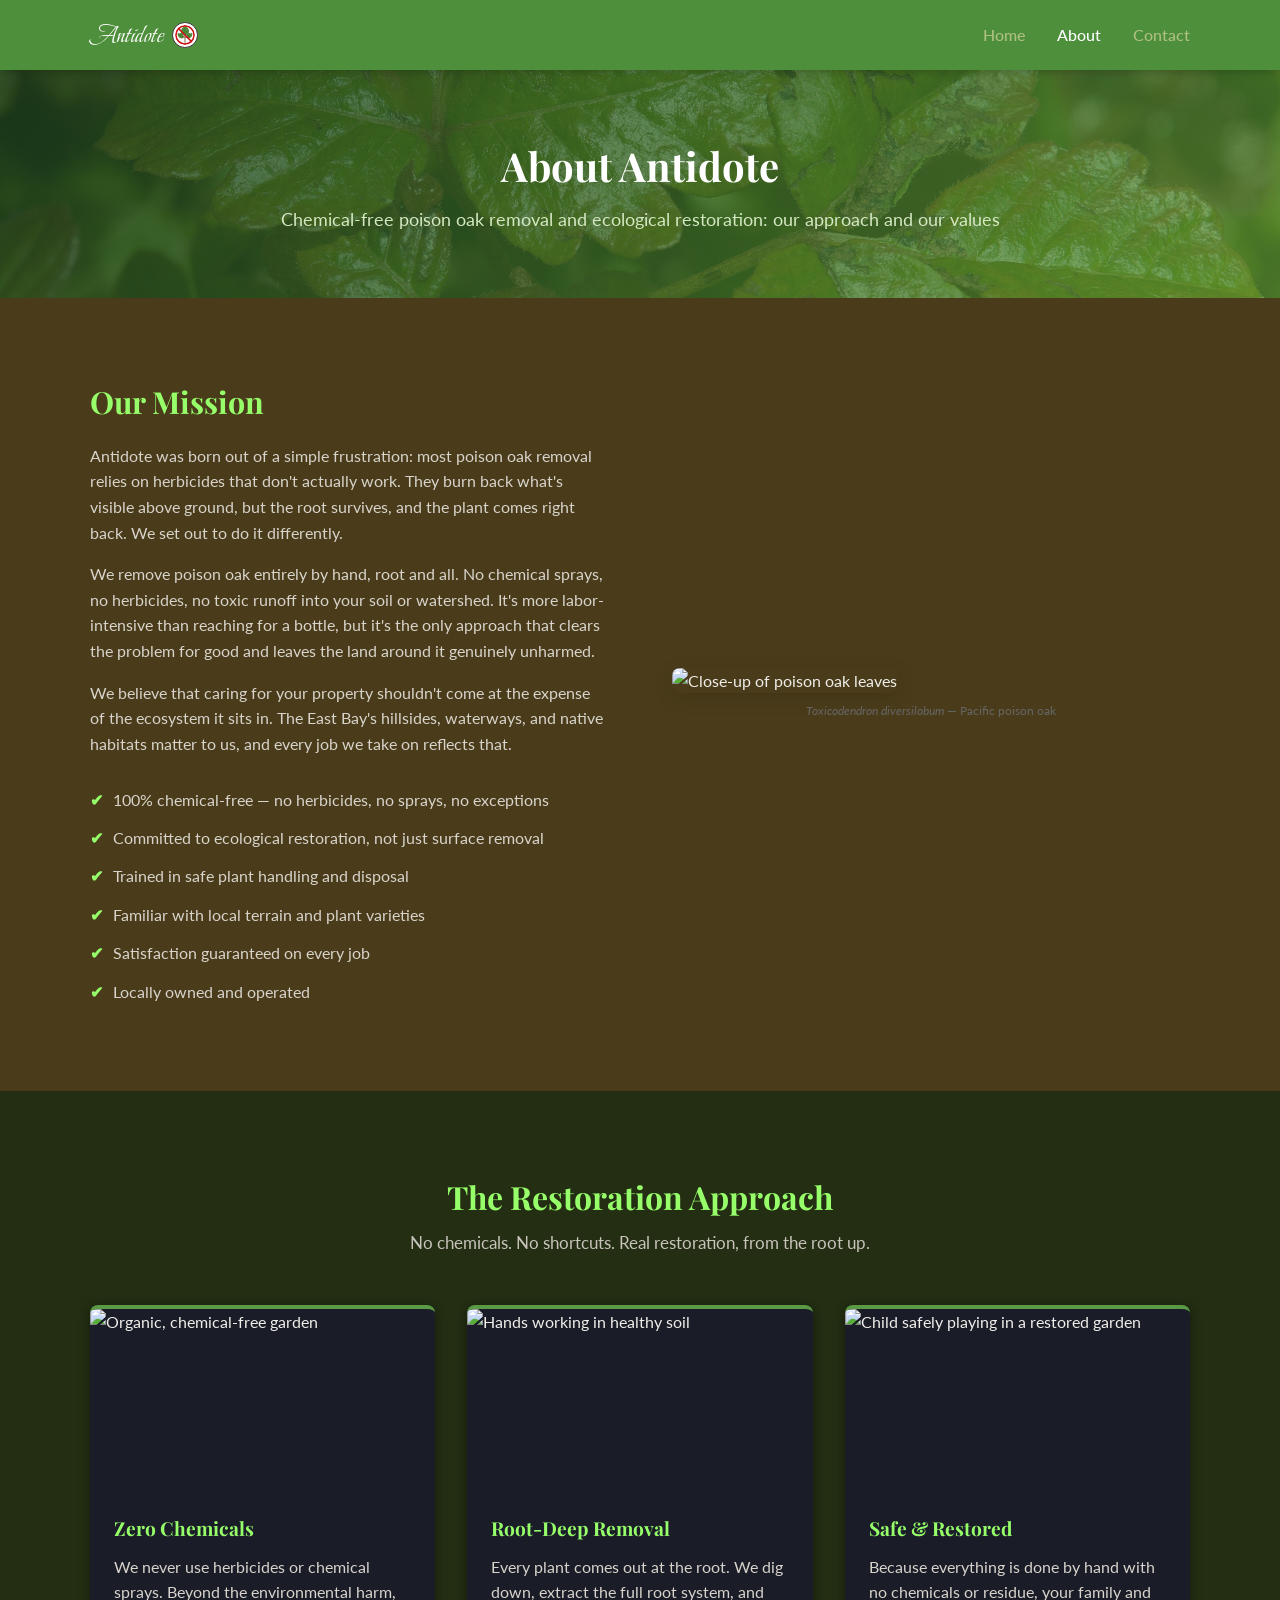
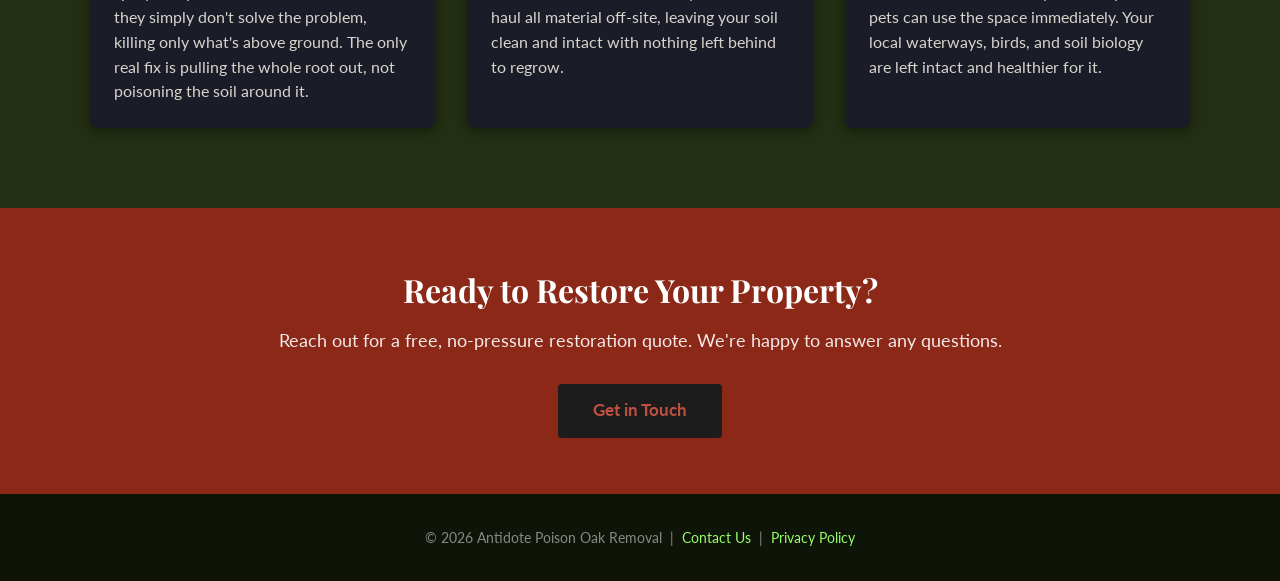
==== commit 3c2d175f: "Add privacy policy page and footer links" ====
--- a/about.html
+++ b/about.html
@@ -115,7 +115,7 @@
   </div>
 
   <footer>
-    <p>&copy; 2026 Antidote Poison Oak Removal &nbsp;|&nbsp; <a href="contact.html">Contact Us</a></p>
+    <p>&copy; 2026 Antidote Poison Oak Removal &nbsp;|&nbsp; <a href="contact.html">Contact Us</a> &nbsp;|&nbsp; <a href="privacy.html">Privacy Policy</a></p>
   </footer>
 
 </body>
--- a/style.css
+++ b/style.css
@@ -42,21 +42,25 @@
   font-family: 'Beau Rivage', cursive;
   text-decoration: none;
   letter-spacing: 0.5px;
+  display: flex;
+  align-items: center;
 }
 
 nav .logo img {
-  height: 1.1em;
+  height: 1em;
   width: auto;
-  vertical-align: text-top;
-  margin-left: 10px;
+  margin-left: 8px;
   background: #fff;
   border-radius: 50%;
+  padding: 2px;
+  border: 1px solid #333;
+}
+
+nav .logo-home img {
+  height: 1.1em;
   padding: 4px;
-  border: 1px solid #111;
-}
-
-nav .logo-home img {
   border-width: 1.5px;
+  vertical-align: text-top;
 }
 
 nav ul {
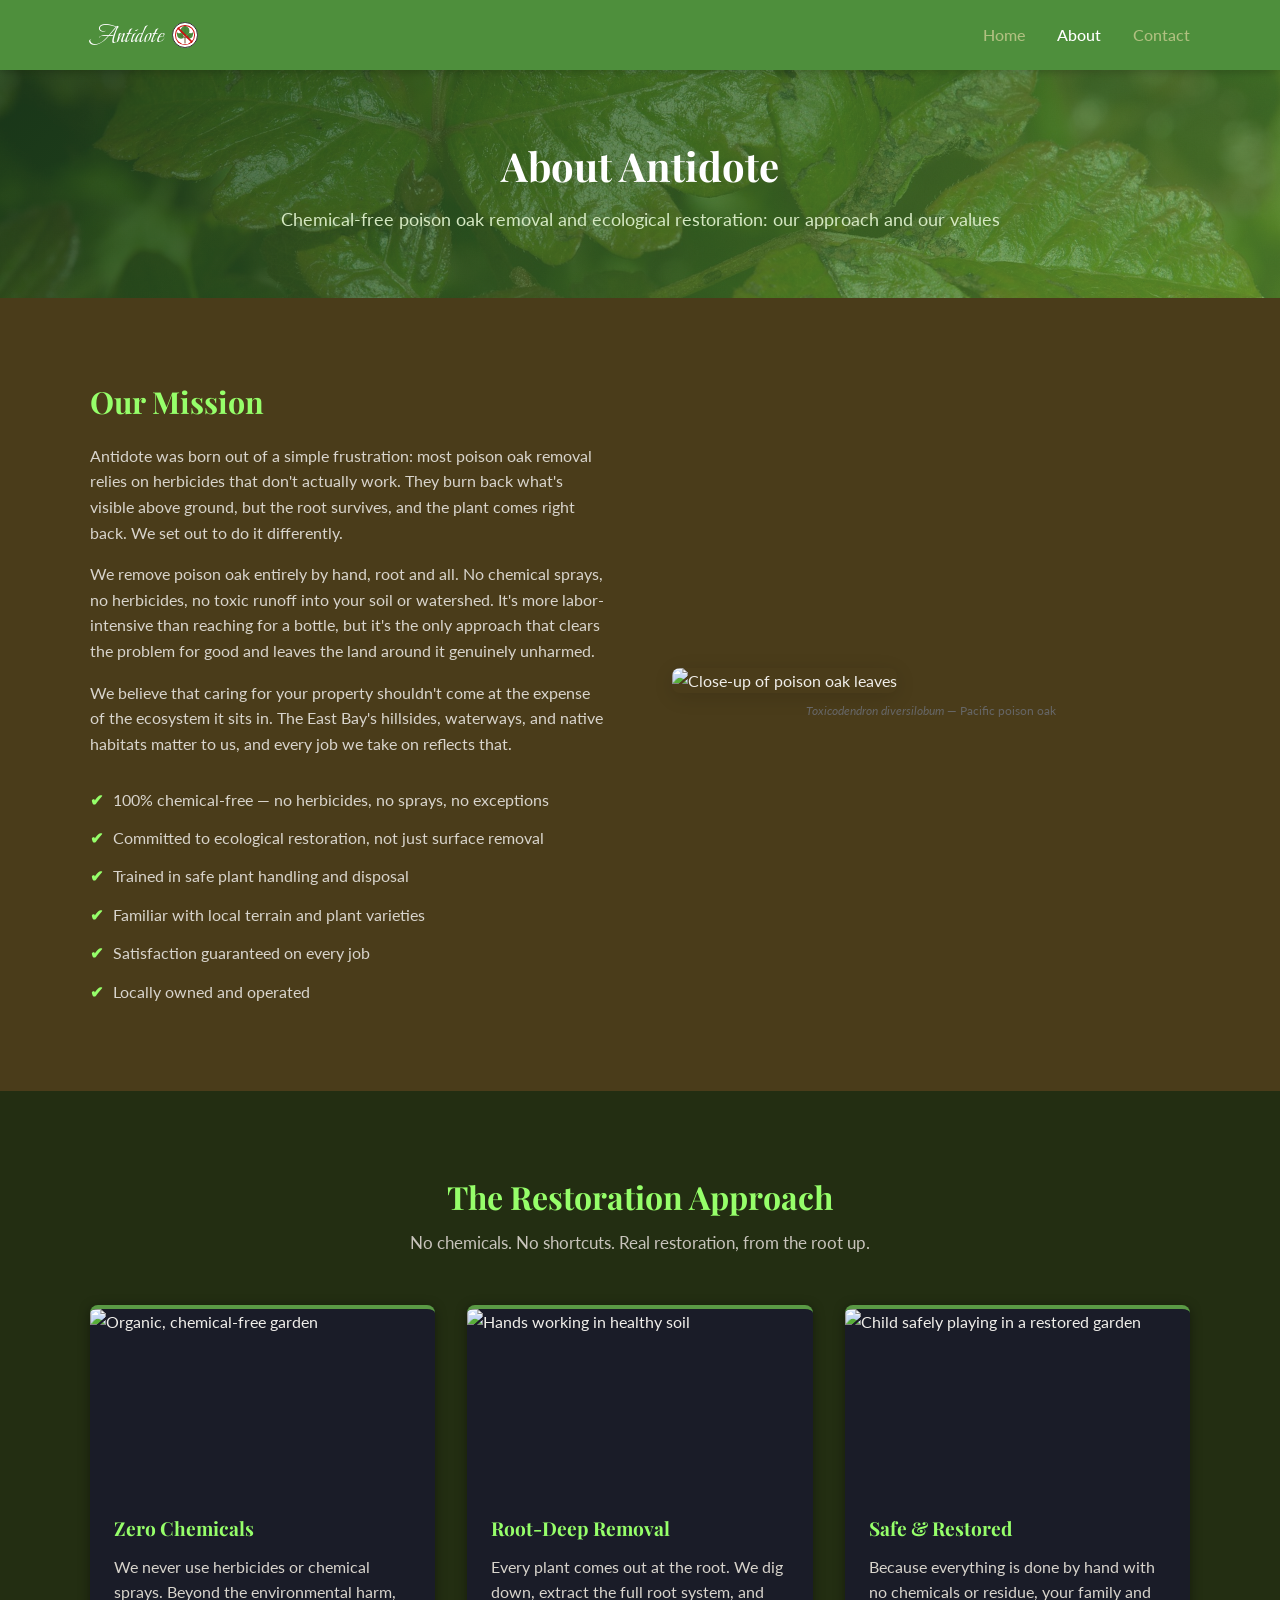
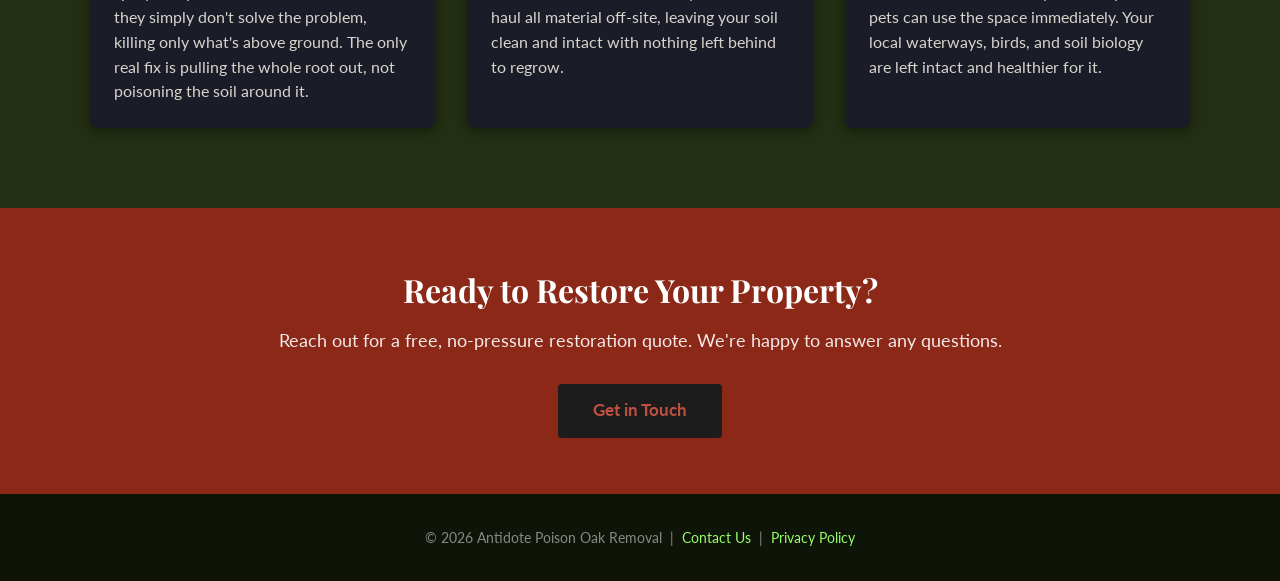
==== commit ef05b8dc: "Add canonical tags and robots.txt for SEO" ====
--- a/about.html
+++ b/about.html
@@ -8,6 +8,7 @@
   <link rel="preconnect" href="https://fonts.gstatic.com" crossorigin />
   <link href="https://fonts.googleapis.com/css2?family=Playfair+Display:wght@700;800&family=Lato:wght@400;600;700&family=Beau+Rivage&display=swap" rel="stylesheet" />
   <link rel="stylesheet" href="style.css" />
+  <link rel="canonical" href="https://www.callantidote.com/about.html" />
 </head>
 <body>
 
